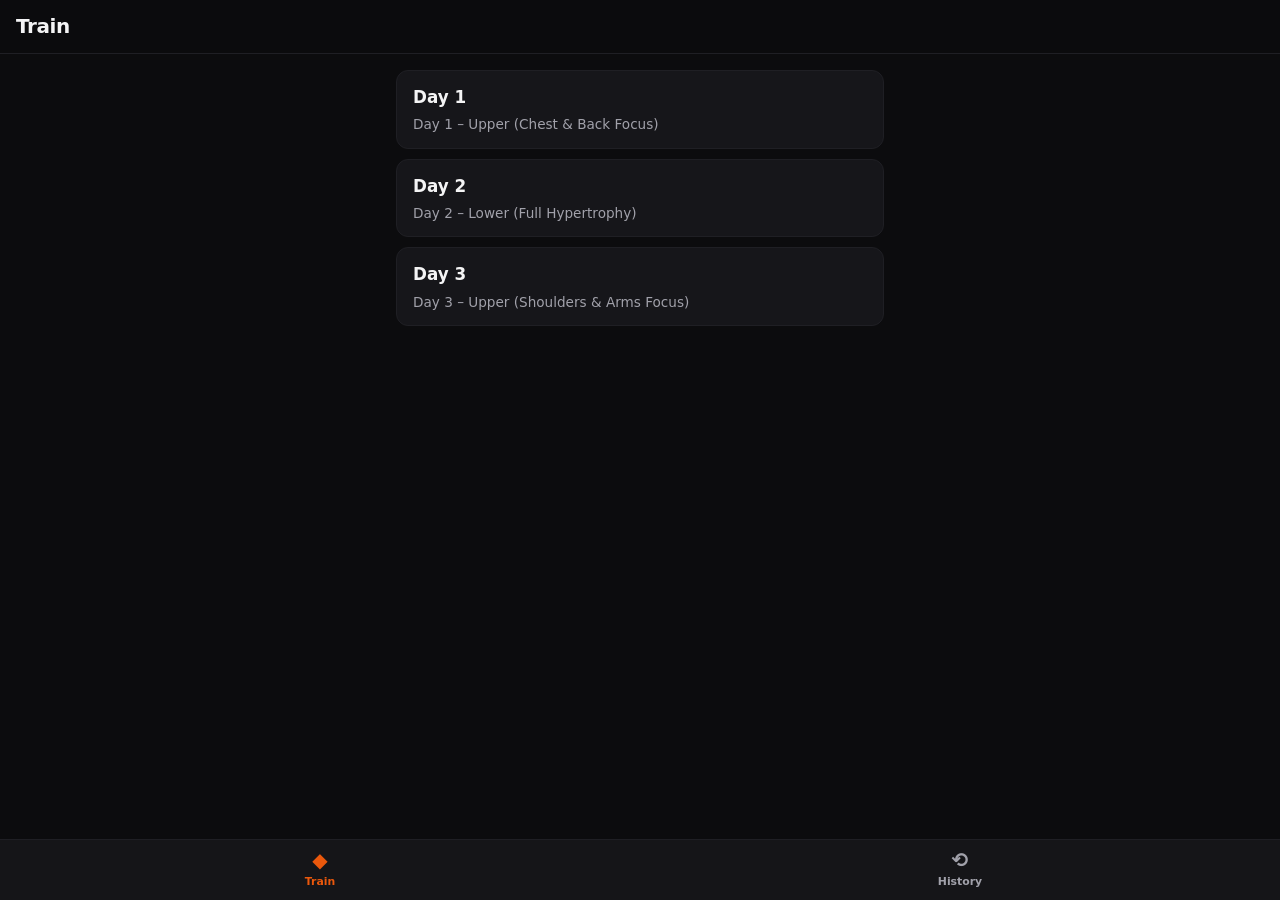
==== index.html @ 63cebfbb "Add files via upload" ====
<!DOCTYPE html>
<html lang="en">
  <head>
    <meta charset="utf-8" />
    <meta name="viewport" content="width=device-width, initial-scale=1, viewport-fit=cover" />
    <meta name="theme-color" content="#0c0c0e" />
    <meta name="apple-mobile-web-app-capable" content="yes" />
    <meta name="apple-mobile-web-app-status-bar-style" content="black-translucent" />
    <title>Hypertrophy</title>
    <link rel="manifest" href="./manifest.json" />
    <link rel="stylesheet" href="./styles.css" />
    <link rel="icon" href="./icons/icon.svg" type="image/svg+xml" />
    <link rel="apple-touch-icon" href="./icons/icon.svg" />
  </head>
  <body>
    <div id="app"></div>
    <script src="./app.js" defer></script>
  </body>
</html>
---- styles.css ----
*,
*::before,
*::after {
  box-sizing: border-box;
}

:root {
  --bg: #0c0c0e;
  --surface: #16161a;
  --surface2: #1f1f24;
  --text: #f4f4f5;
  --muted: #a1a1aa;
  --accent: #ea580c;
  --accent-dim: #c2410c;
  --radius: 12px;
  --safe-b: env(safe-area-inset-bottom, 0);
  --font: system-ui, -apple-system, "Segoe UI", Roboto, sans-serif;
}

html {
  -webkit-text-size-adjust: 100%;
}

body {
  margin: 0;
  min-height: 100dvh;
  font-family: var(--font);
  background: var(--bg);
  color: var(--text);
  line-height: 1.45;
  padding-bottom: calc(72px + var(--safe-b));
}

header.top {
  position: sticky;
  top: 0;
  z-index: 10;
  padding: max(12px, env(safe-area-inset-top)) 16px 12px;
  background: color-mix(in srgb, var(--bg) 92%, transparent);
  backdrop-filter: blur(12px);
  border-bottom: 1px solid var(--surface2);
}

header.top h1 {
  margin: 0;
  font-size: 1.25rem;
  font-weight: 650;
  letter-spacing: -0.02em;
}

main {
  padding: 16px;
  max-width: 520px;
  margin: 0 auto;
}

a.btn,
button.btn {
  display: inline-flex;
  align-items: center;
  justify-content: center;
  gap: 8px;
  min-height: 48px;
  padding: 0 18px;
  border: none;
  border-radius: var(--radius);
  font: inherit;
  font-weight: 600;
  cursor: pointer;
  text-decoration: none;
  -webkit-tap-highlight-color: transparent;
}

button.btn-primary,
a.btn-primary {
  background: var(--accent);
  color: #fff;
}

button.btn-primary:active {
  background: var(--accent-dim);
}

button.btn-ghost {
  background: var(--surface2);
  color: var(--text);
}

button.btn-ghost:active {
  opacity: 0.9;
}

button.btn-danger {
  background: #3f1515;
  color: #fecaca;
}

.card-list {
  display: flex;
  flex-direction: column;
  gap: 10px;
}

.card {
  display: block;
  padding: 14px 16px;
  background: var(--surface);
  border-radius: var(--radius);
  border: 1px solid var(--surface2);
  color: inherit;
  text-decoration: none;
  -webkit-tap-highlight-color: transparent;
}

.card:active {
  background: var(--surface2);
}

.card h2 {
  margin: 0 0 6px;
  font-size: 1.05rem;
  font-weight: 650;
}

.card p {
  margin: 0;
  font-size: 0.85rem;
  color: var(--muted);
  line-height: 1.35;
}

.meta {
  font-size: 0.8rem;
  color: var(--muted);
}

.set-row {
  display: flex;
  align-items: center;
  gap: 12px;
  padding: 12px 0;
  border-bottom: 1px solid var(--surface2);
}

.set-row:last-child {
  border-bottom: none;
}

.set-num {
  font-weight: 650;
  width: 52px;
  flex-shrink: 0;
  font-size: 0.9rem;
  color: var(--muted);
}

.form-row {
  display: flex;
  gap: 10px;
  margin-top: 14px;
}

.form-row input {
  flex: 1;
  min-width: 0;
  height: 48px;
  padding: 0 14px;
  border-radius: var(--radius);
  border: 1px solid var(--surface2);
  background: var(--surface);
  color: var(--text);
  font: inherit;
  font-size: 1rem;
}

.form-row input::placeholder {
  color: #71717a;
}

.section-title {
  font-size: 0.72rem;
  font-weight: 650;
  text-transform: uppercase;
  letter-spacing: 0.06em;
  color: var(--muted);
  margin: 20px 0 10px;
}

.section-title:first-child {
  margin-top: 4px;
}

.toolbar {
  display: flex;
  gap: 10px;
  justify-content: flex-end;
  align-items: center;
  margin-bottom: 8px;
}

.toolbar .btn {
  min-height: 40px;
  padding: 0 14px;
  font-size: 0.9rem;
}

.empty {
  text-align: center;
  padding: 40px 16px;
  color: var(--muted);
}

.empty strong {
  display: block;
  color: var(--text);
  margin-bottom: 8px;
}

nav.tabs {
  position: fixed;
  left: 0;
  right: 0;
  bottom: 0;
  z-index: 20;
  display: flex;
  background: color-mix(in srgb, var(--surface) 96%, transparent);
  backdrop-filter: blur(14px);
  border-top: 1px solid var(--surface2);
  padding-bottom: var(--safe-b);
}

nav.tabs a {
  flex: 1;
  display: flex;
  flex-direction: column;
  align-items: center;
  justify-content: center;
  gap: 4px;
  padding: 10px 8px;
  font-size: 0.68rem;
  font-weight: 600;
  color: var(--muted);
  text-decoration: none;
  -webkit-tap-highlight-color: transparent;
}

nav.tabs a span.icon {
  font-size: 1.25rem;
  line-height: 1;
}

nav.tabs a.active {
  color: var(--accent);
}

.back-link {
  display: inline-block;
  margin-bottom: 12px;
  color: var(--accent);
  font-weight: 600;
  text-decoration: none;
  font-size: 0.9rem;
}

.stack {
  display: flex;
  flex-direction: column;
  gap: 12px;
}

.muted {
  color: var(--muted);
  font-size: 0.85rem;
}
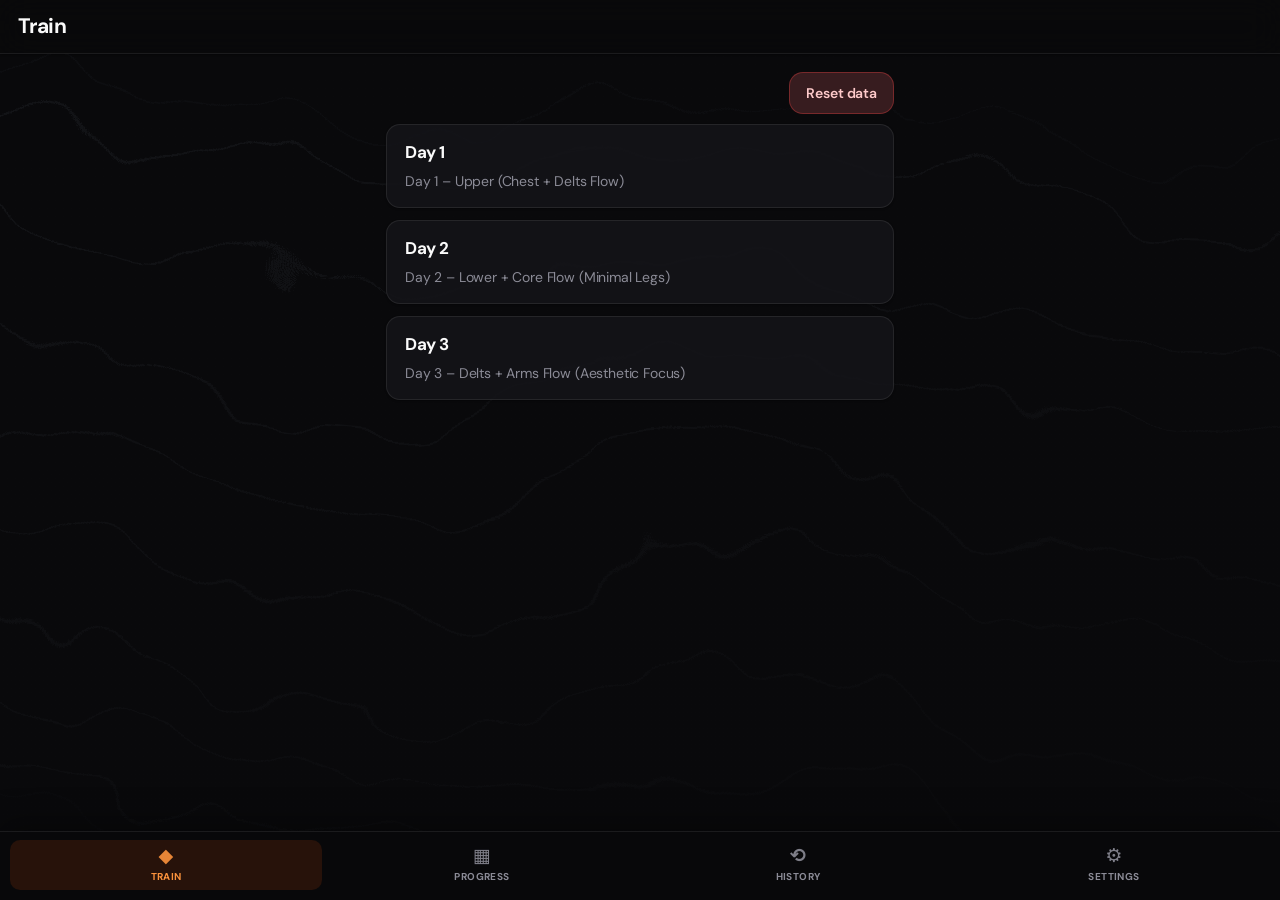
==== commit cd29b66f: "Add files via upload" ====
--- a/index.html
+++ b/index.html
@@ -3,7 +3,10 @@
   <head>
     <meta charset="utf-8" />
     <meta name="viewport" content="width=device-width, initial-scale=1, viewport-fit=cover" />
-    <meta name="theme-color" content="#0c0c0e" />
+    <meta name="theme-color" content="#09090b" />
+    <link rel="preconnect" href="https://fonts.googleapis.com" />
+    <link rel="preconnect" href="https://fonts.gstatic.com" crossorigin />
+    <link href="https://fonts.googleapis.com/css2?family=DM+Sans:wght@400;500;600;700&display=swap" rel="stylesheet" />
     <meta name="apple-mobile-web-app-capable" content="yes" />
     <meta name="apple-mobile-web-app-status-bar-style" content="black-translucent" />
     <title>Hypertrophy</title>
--- a/styles.css
+++ b/styles.css
@@ -5,55 +5,139 @@
 }
 
 :root {
-  --bg: #0c0c0e;
-  --surface: #16161a;
-  --surface2: #1f1f24;
-  --text: #f4f4f5;
-  --muted: #a1a1aa;
+  /* Surfaces */
+  --bg: #09090b;
+  --bg-elevated: #0c0c0f;
+  --surface: #141418;
+  --surface-hover: #1a1a20;
+  --surface2: #232329;
+  --border: color-mix(in srgb, var(--text) 8%, transparent);
+  --border-strong: color-mix(in srgb, var(--text) 12%, transparent);
+
+  /* Text */
+  --text: #fafafa;
+  --text-secondary: #d4d4d8;
+  --muted: #8b8b96;
+  --muted-dim: #63636e;
+
+  /* Accent (warm orange — training / energy) */
   --accent: #ea580c;
+  --accent-bright: #fb923c;
   --accent-dim: #c2410c;
-  --radius: 12px;
+  --accent-soft: color-mix(in srgb, var(--accent) 14%, transparent);
+  --accent-glow: color-mix(in srgb, var(--accent) 35%, transparent);
+
+  /* Semantic */
+  --danger-bg: color-mix(in srgb, #ef4444 16%, var(--surface));
+  --danger-text: #fecaca;
+  --info: #7dd3fc;
+
+  /* Type */
+  --font: "DM Sans", ui-sans-serif, system-ui, -apple-system, "Segoe UI", Roboto, sans-serif;
+  --tracking-tight: -0.025em;
+  --tracking-label: 0.08em;
+  --leading: 1.5;
+  --leading-tight: 1.35;
+
+  /* Layout */
+  --radius: 14px;
+  --radius-sm: 10px;
+  --radius-lg: 18px;
+  --shadow-sm: 0 1px 2px rgba(0, 0, 0, 0.35);
+  --shadow-md: 0 8px 32px rgba(0, 0, 0, 0.45);
+  --shadow-glow: 0 0 0 1px color-mix(in srgb, var(--accent) 25%, transparent);
+  --content-max: 34rem;
   --safe-b: env(safe-area-inset-bottom, 0);
-  --font: system-ui, -apple-system, "Segoe UI", Roboto, sans-serif;
+  --safe-t: env(safe-area-inset-top, 0);
 }
 
 html {
   -webkit-text-size-adjust: 100%;
+  background: var(--bg);
+  height: 100%;
 }
 
 body {
   margin: 0;
+  min-height: 100vh;
   min-height: 100dvh;
+  height: 100%;
   font-family: var(--font);
-  background: var(--bg);
-  color: var(--text);
-  line-height: 1.45;
-  padding-bottom: calc(72px + var(--safe-b));
-}
-
+  font-size: 1rem;
+  line-height: var(--leading);
+  letter-spacing: -0.01em;
+  -webkit-font-smoothing: antialiased;
+  -moz-osx-font-smoothing: grayscale;
+  text-rendering: optimizeLegibility;
+  color: var(--text);
+  background:
+    linear-gradient(165deg, color-mix(in srgb, var(--bg) 82%, transparent) 0%, color-mix(in srgb, var(--bg) 94%, #0a0a0c) 100%),
+    url("data:image/svg+xml,%3Csvg%20xmlns='http://www.w3.org/2000/svg'%20width='900'%20height='500'%20viewBox='0%200%20900%20500'%3E%3Cdefs%3E%3Cfilter%20id='n'%20x='-20%25'%20y='-20%25'%20width='140%25'%20height='140%25'%3E%3CfeTurbulence%20type='fractalNoise'%20baseFrequency='0.010'%20numOctaves='3'%20seed='8'%20result='t'/%3E%3CfeDisplacementMap%20in='SourceGraphic'%20in2='t'%20scale='70'%20xChannelSelector='R'%20yChannelSelector='G'/%3E%3C/filter%3E%3Cpattern%20id='p'%20width='900'%20height='500'%20patternUnits='userSpaceOnUse'%3E%3Crect%20width='900'%20height='500'%20fill='%2309090b'/%3E%3Cg%20filter='url(%23n)'%20opacity='0.42'%20fill='none'%20stroke='%2394a3b8'%20stroke-width='1.1'%3E%3Cpath%20d='M-40%2080%20C120%2020%2C%20240%20140%2C%20390%2090%20S%20640%20160%2C%20960%20110'/%3E%3Cpath%20d='M-60%20125%20C120%2060%2C%20240%20210%2C%20380%20155%20S%20640%20230%2C%20980%20185'/%3E%3Cpath%20d='M-70%20175%20C80%20130%2C%20230%20270%2C%20390%20210%20S%20660%20290%2C%20990%20245'/%3E%3Cpath%20d='M-80%20225%20C110%20190%2C%20260%20330%2C%20410%20265%20S%20640%20360%2C%20980%20315'/%3E%3Cpath%20d='M-70%20275%20C90%20250%2C%20260%20390%2C%20430%20320%20S%20660%20410%2C%20990%20370'/%3E%3Cpath%20d='M-50%20330%20C120%20310%2C%20280%20450%2C%20430%20385%20S%20670%20480%2C%20960%20435'/%3E%3Cpath%20d='M-30%20380%20C140%20370%2C%20310%20480%2C%20470%20435%20S%20680%20510%2C%20940%20475'/%3E%3Cpath%20d='M-20%20430%20C180%20420%2C%20320%20510%2C%20500%20480%20S%20680%20540%2C%20920%20510'/%3E%3C/g%3E%3Cg%20filter='url(%23n)'%20opacity='0.28'%20fill='none'%20stroke='%2364748b'%20stroke-width='0.85'%3E%3Cpath%20d='M-40%2050%20C120%200%2C%20240%20110%2C%20390%2060%20S%20650%20120%2C%20960%2075'/%3E%3Cpath%20d='M-80%20455%20C120%20410%2C%20290%20530%2C%20470%20490%20S%20680%20560%2C%20960%20530'/%3E%3C/g%3E%3C/pattern%3E%3C/defs%3E%3Crect%20width='900'%20height='500'%20fill='url(%23p)'/%3E%3C/svg%3E");
+  background-size: cover;
+  background-position: center;
+  background-repeat: no-repeat;
+  background-color: var(--bg);
+  background-attachment: scroll;
+  padding-bottom: calc(76px + var(--safe-b));
+  overscroll-behavior-y: none;
+}
+
+/* ——— App chrome ——— */
 header.top {
   position: sticky;
   top: 0;
   z-index: 10;
-  padding: max(12px, env(safe-area-inset-top)) 16px 12px;
-  background: color-mix(in srgb, var(--bg) 92%, transparent);
-  backdrop-filter: blur(12px);
-  border-bottom: 1px solid var(--surface2);
+  padding: max(14px, var(--safe-t)) 18px 14px;
+  background: color-mix(in srgb, var(--bg) 78%, transparent);
+  backdrop-filter: blur(16px) saturate(1.2);
+  -webkit-backdrop-filter: blur(16px) saturate(1.2);
+  border-bottom: 1px solid var(--border);
+  box-shadow: var(--shadow-sm);
 }
 
 header.top h1 {
   margin: 0;
-  font-size: 1.25rem;
-  font-weight: 650;
-  letter-spacing: -0.02em;
+  font-size: 1.3125rem;
+  font-weight: 700;
+  letter-spacing: var(--tracking-tight);
+  line-height: 1.2;
+  color: var(--text);
+}
+
+header.top .header-row {
+  display: flex;
+  align-items: center;
+  justify-content: space-between;
+  gap: 14px;
+}
+
+header.top .header-row h1 {
+  flex: 1;
+  min-width: 0;
+}
+
+header.top .header-actions {
+  display: flex;
+  align-items: center;
+  gap: 6px;
+  flex-shrink: 0;
+}
+
+header.top .header-tool-btn {
+  min-height: 40px;
+  padding: 0 12px;
+  font-size: 0.8125rem;
+  font-weight: 600;
+  border-radius: var(--radius-sm);
 }
 
 main {
-  padding: 16px;
-  max-width: 520px;
+  padding: 18px 18px 24px;
+  max-width: var(--content-max);
   margin: 0 auto;
 }
 
+/* ——— Buttons ——— */
 a.btn,
 button.btn {
   display: inline-flex;
@@ -61,85 +145,217 @@
   justify-content: center;
   gap: 8px;
   min-height: 48px;
-  padding: 0 18px;
+  padding: 0 20px;
   border: none;
   border-radius: var(--radius);
   font: inherit;
+  font-size: 0.9375rem;
   font-weight: 600;
+  letter-spacing: -0.01em;
   cursor: pointer;
   text-decoration: none;
+  transition:
+    background 0.15s ease,
+    color 0.15s ease,
+    box-shadow 0.15s ease,
+    transform 0.12s ease,
+    border-color 0.15s ease;
   -webkit-tap-highlight-color: transparent;
+}
+
+a.btn:focus-visible,
+button.btn:focus-visible {
+  outline: 2px solid var(--accent-bright);
+  outline-offset: 2px;
 }
 
 button.btn-primary,
 a.btn-primary {
-  background: var(--accent);
+  background: linear-gradient(180deg, var(--accent-bright) 0%, var(--accent) 55%, var(--accent-dim) 100%);
   color: #fff;
-}
-
-button.btn-primary:active {
-  background: var(--accent-dim);
-}
-
-button.btn-ghost {
+  box-shadow: var(--shadow-sm), 0 0 20px var(--accent-glow);
+}
+
+button.btn-primary:hover,
+a.btn-primary:hover {
+  filter: brightness(1.05);
+}
+
+button.btn-primary:active,
+a.btn-primary:active {
+  transform: scale(0.98);
+  filter: brightness(0.96);
+}
+
+button.btn-ghost,
+a.btn-ghost {
   background: var(--surface2);
-  color: var(--text);
-}
-
-button.btn-ghost:active {
-  opacity: 0.9;
-}
-
-button.btn-danger {
-  background: #3f1515;
-  color: #fecaca;
-}
-
+  color: var(--text-secondary);
+  border: 1px solid var(--border);
+}
+
+button.btn-ghost:hover,
+a.btn-ghost:hover {
+  background: var(--surface-hover);
+  color: var(--text);
+  border-color: var(--border-strong);
+}
+
+button.btn-ghost:active,
+a.btn-ghost:active {
+  transform: scale(0.98);
+}
+
+button.btn-danger,
+a.btn-danger {
+  background: var(--danger-bg);
+  color: var(--danger-text);
+  border: 1px solid color-mix(in srgb, #ef4444 35%, transparent);
+}
+
+button.btn-danger:hover {
+  filter: brightness(1.06);
+}
+
+button.btn-danger:active {
+  transform: scale(0.98);
+}
+
+.toolbar .btn {
+  min-height: 42px;
+  padding: 0 16px;
+  font-size: 0.875rem;
+}
+
+/* ——— Cards ——— */
 .card-list {
   display: flex;
   flex-direction: column;
-  gap: 10px;
+  gap: 12px;
 }
 
 .card {
   display: block;
-  padding: 14px 16px;
-  background: var(--surface);
+  padding: 16px 18px;
+  background: color-mix(in srgb, var(--surface) 92%, transparent);
   border-radius: var(--radius);
-  border: 1px solid var(--surface2);
+  border: 1px solid var(--border);
   color: inherit;
   text-decoration: none;
+  box-shadow: var(--shadow-sm);
+  transition:
+    background 0.15s ease,
+    border-color 0.15s ease,
+    box-shadow 0.15s ease,
+    transform 0.12s ease;
   -webkit-tap-highlight-color: transparent;
 }
 
-.card:active {
+@media (hover: hover) {
+  a.card:hover {
+    background: var(--surface-hover);
+    border-color: var(--border-strong);
+    box-shadow: var(--shadow-md);
+  }
+}
+
+a.card:active {
+  transform: scale(0.99);
   background: var(--surface2);
 }
 
 .card h2 {
-  margin: 0 0 6px;
-  font-size: 1.05rem;
-  font-weight: 650;
+  margin: 0 0 8px;
+  font-size: 1.0625rem;
+  font-weight: 700;
+  letter-spacing: var(--tracking-tight);
+  line-height: var(--leading-tight);
+  color: var(--text);
 }
 
 .card p {
   margin: 0;
-  font-size: 0.85rem;
-  color: var(--muted);
-  line-height: 1.35;
+  font-size: 0.875rem;
+  color: var(--muted);
+  line-height: var(--leading-tight);
 }
 
 .meta {
-  font-size: 0.8rem;
-  color: var(--muted);
-}
-
+  font-size: 0.8125rem;
+  color: var(--muted);
+  line-height: var(--leading-tight);
+}
+
+/* ——— Forms ——— */
+.form-row {
+  display: flex;
+  gap: 12px;
+  margin-top: 16px;
+}
+
+.form-row input,
+.modal .calc-input {
+  flex: 1;
+  min-width: 0;
+  height: 50px;
+  padding: 0 16px;
+  border-radius: var(--radius-sm);
+  border: 1px solid var(--border);
+  background: var(--surface);
+  color: var(--text);
+  font: inherit;
+  font-size: 1rem;
+  letter-spacing: -0.01em;
+  transition:
+    border-color 0.15s ease,
+    box-shadow 0.15s ease;
+}
+
+.modal .calc-input {
+  width: 100%;
+}
+
+.form-row input::placeholder,
+.modal .calc-input::placeholder {
+  color: var(--muted-dim);
+}
+
+.form-row input:focus,
+.modal .calc-input:focus {
+  outline: none;
+  border-color: color-mix(in srgb, var(--accent) 55%, var(--border));
+  box-shadow: 0 0 0 3px var(--accent-soft);
+}
+
+/* ——— Section labels ——— */
+.section-title {
+  font-size: 0.6875rem;
+  font-weight: 700;
+  text-transform: uppercase;
+  letter-spacing: var(--tracking-label);
+  color: var(--muted);
+  margin: 22px 0 10px;
+}
+
+.section-title:first-child {
+  margin-top: 6px;
+}
+
+.toolbar {
+  display: flex;
+  gap: 10px;
+  justify-content: flex-end;
+  align-items: center;
+  margin-bottom: 10px;
+}
+
+/* ——— Set rows ——— */
 .set-row {
   display: flex;
   align-items: center;
-  gap: 12px;
-  padding: 12px 0;
-  border-bottom: 1px solid var(--surface2);
+  gap: 14px;
+  padding: 14px 0;
+  border-bottom: 1px solid var(--border);
 }
 
 .set-row:last-child {
@@ -147,75 +363,33 @@
 }
 
 .set-num {
-  font-weight: 650;
-  width: 52px;
+  font-weight: 700;
+  width: 56px;
   flex-shrink: 0;
-  font-size: 0.9rem;
-  color: var(--muted);
-}
-
-.form-row {
-  display: flex;
-  gap: 10px;
-  margin-top: 14px;
-}
-
-.form-row input {
-  flex: 1;
-  min-width: 0;
-  height: 48px;
-  padding: 0 14px;
-  border-radius: var(--radius);
-  border: 1px solid var(--surface2);
-  background: var(--surface);
-  color: var(--text);
-  font: inherit;
-  font-size: 1rem;
-}
-
-.form-row input::placeholder {
-  color: #71717a;
-}
-
-.section-title {
-  font-size: 0.72rem;
-  font-weight: 650;
-  text-transform: uppercase;
-  letter-spacing: 0.06em;
-  color: var(--muted);
-  margin: 20px 0 10px;
-}
-
-.section-title:first-child {
-  margin-top: 4px;
-}
-
-.toolbar {
-  display: flex;
-  gap: 10px;
-  justify-content: flex-end;
-  align-items: center;
-  margin-bottom: 8px;
-}
-
-.toolbar .btn {
-  min-height: 40px;
-  padding: 0 14px;
-  font-size: 0.9rem;
-}
-
+  font-size: 0.8125rem;
+  color: var(--muted);
+  font-variant-numeric: tabular-nums;
+}
+
+/* ——— Empty state ——— */
 .empty {
   text-align: center;
-  padding: 40px 16px;
-  color: var(--muted);
+  padding: 48px 20px;
+  color: var(--muted);
+  font-size: 0.9375rem;
+  line-height: var(--leading);
 }
 
 .empty strong {
   display: block;
   color: var(--text);
-  margin-bottom: 8px;
-}
-
+  font-size: 1.0625rem;
+  font-weight: 700;
+  margin-bottom: 10px;
+  letter-spacing: var(--tracking-tight);
+}
+
+/* ——— Bottom nav ——— */
 nav.tabs {
   position: fixed;
   left: 0;
@@ -223,10 +397,13 @@
   bottom: 0;
   z-index: 20;
   display: flex;
-  background: color-mix(in srgb, var(--surface) 96%, transparent);
-  backdrop-filter: blur(14px);
-  border-top: 1px solid var(--surface2);
-  padding-bottom: var(--safe-b);
+  gap: 4px;
+  padding: 8px 10px calc(10px + var(--safe-b));
+  background: color-mix(in srgb, var(--bg) 88%, transparent);
+  backdrop-filter: blur(20px) saturate(1.15);
+  -webkit-backdrop-filter: blur(20px) saturate(1.15);
+  border-top: 1px solid var(--border);
+  box-shadow: 0 -8px 32px rgba(0, 0, 0, 0.35);
 }
 
 nav.tabs a {
@@ -236,39 +413,173 @@
   align-items: center;
   justify-content: center;
   gap: 4px;
-  padding: 10px 8px;
-  font-size: 0.68rem;
+  min-height: 48px;
+  padding: 6px 4px;
+  font-size: 0.625rem;
+  font-weight: 700;
+  letter-spacing: 0.04em;
+  text-transform: uppercase;
+  color: var(--muted);
+  text-decoration: none;
+  border-radius: var(--radius-sm);
+  transition:
+    color 0.15s ease,
+    background 0.15s ease;
+  -webkit-tap-highlight-color: transparent;
+}
+
+nav.tabs a span.icon {
+  font-size: 1.2rem;
+  line-height: 1;
+  opacity: 0.9;
+}
+
+nav.tabs a.active {
+  color: var(--accent-bright);
+  background: var(--accent-soft);
+}
+
+nav.tabs a:focus-visible {
+  outline: 2px solid var(--accent);
+  outline-offset: 1px;
+}
+
+/* ——— Modals ——— */
+.modal-backdrop {
+  position: fixed;
+  inset: 0;
+  z-index: 50;
+  display: flex;
+  align-items: center;
+  justify-content: center;
+  padding: max(16px, var(--safe-t)) 16px calc(16px + var(--safe-b));
+  background: rgba(0, 0, 0, 0.62);
+  backdrop-filter: blur(12px);
+  -webkit-backdrop-filter: blur(12px);
+}
+
+.modal {
+  width: min(520px, 100%);
+  max-height: min(88vh, 720px);
+  overflow-y: auto;
+  background: color-mix(in srgb, var(--surface) 96%, #000);
+  border: 1px solid var(--border-strong);
+  border-radius: var(--radius-lg);
+  padding: 20px;
+  box-shadow: var(--shadow-md);
+  -webkit-overflow-scrolling: touch;
+}
+
+.modal .section-title {
+  margin-top: 0;
+}
+
+.modal.face-modal {
+  max-width: min(560px, 100%);
+  max-height: min(92vh, 900px);
+}
+
+.calc-out strong {
+  font-weight: 700;
+}
+
+/* ——— Links ——— */
+.back-link {
+  display: inline-flex;
+  align-items: center;
+  margin-bottom: 14px;
+  color: var(--accent-bright);
   font-weight: 600;
-  color: var(--muted);
+  font-size: 0.875rem;
   text-decoration: none;
-  -webkit-tap-highlight-color: transparent;
-}
-
-nav.tabs a span.icon {
-  font-size: 1.25rem;
-  line-height: 1;
-}
-
-nav.tabs a.active {
+  letter-spacing: -0.01em;
+  transition: color 0.15s ease;
+}
+
+.back-link:hover {
   color: var(--accent);
 }
 
-.back-link {
-  display: inline-block;
-  margin-bottom: 12px;
-  color: var(--accent);
+.back-link:focus-visible {
+  outline: 2px solid var(--accent);
+  outline-offset: 2px;
+  border-radius: 4px;
+}
+
+/* ——— Layout helpers ——— */
+.stack {
+  display: flex;
+  flex-direction: column;
+  gap: 14px;
+}
+
+.muted {
+  color: var(--muted);
+  font-size: 0.875rem;
+  line-height: var(--leading);
+}
+
+.muted strong {
+  color: var(--text-secondary);
   font-weight: 600;
-  text-decoration: none;
-  font-size: 0.9rem;
-}
-
-.stack {
-  display: flex;
-  flex-direction: column;
-  gap: 12px;
-}
-
-.muted {
-  color: var(--muted);
-  font-size: 0.85rem;
-}
+}
+
+.code-tag {
+  font-family: ui-monospace, SFMono-Regular, Menlo, Consolas, monospace;
+  font-size: 0.78em;
+  font-weight: 500;
+  color: var(--text-secondary);
+  background: var(--surface2);
+  padding: 0.15em 0.4em;
+  border-radius: 6px;
+  border: 1px solid var(--border);
+}
+
+.kv {
+  display: flex;
+  justify-content: space-between;
+  align-items: flex-start;
+  gap: 16px;
+}
+
+.kv .k {
+  font-size: 0.6875rem;
+  text-transform: uppercase;
+  letter-spacing: var(--tracking-label);
+  color: var(--muted);
+  font-weight: 700;
+}
+
+.kv .v {
+  font-size: 1.125rem;
+  font-weight: 700;
+  color: var(--text);
+  margin-top: 4px;
+  font-variant-numeric: tabular-nums;
+  letter-spacing: -0.02em;
+}
+
+.chart {
+  width: 100%;
+  height: auto;
+  display: block;
+  border-radius: var(--radius-sm);
+}
+
+/* ——— Face tool ——— */
+.face-canvas-wrap {
+  width: 100%;
+  max-height: min(52vh, 420px);
+  overflow: auto;
+  border-radius: var(--radius);
+  border: 1px solid var(--border);
+  background: var(--surface);
+  touch-action: pan-y;
+}
+
+.face-canvas-wrap canvas {
+  display: block;
+  width: 100%;
+  height: auto;
+  cursor: crosshair;
+}
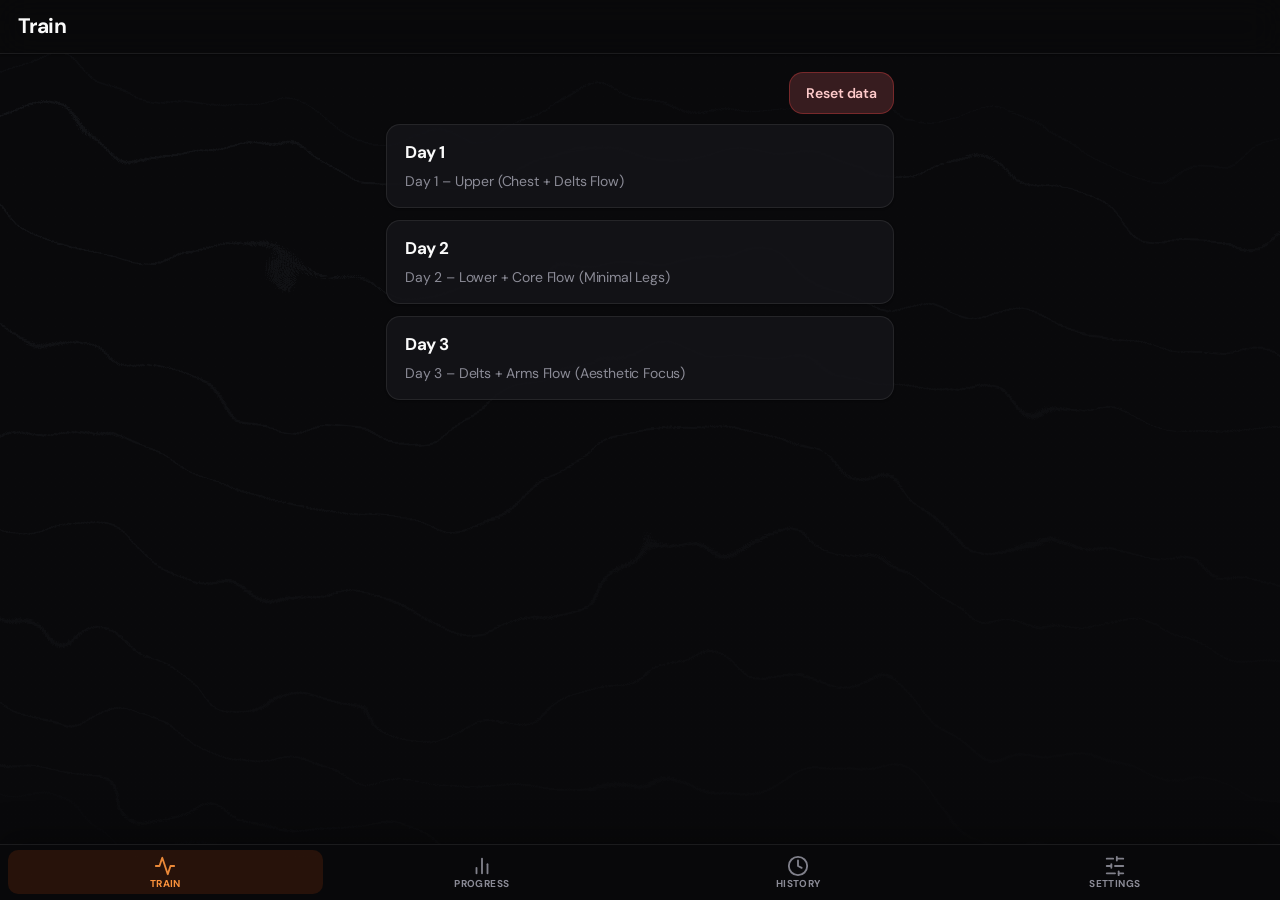
==== commit 25160dc2: "Add files via upload" ====
--- a/index.html
+++ b/index.html
@@ -3,7 +3,11 @@
   <head>
     <meta charset="utf-8" />
     <meta name="viewport" content="width=device-width, initial-scale=1, viewport-fit=cover" />
+    <meta name="color-scheme" content="dark" />
     <meta name="theme-color" content="#09090b" />
+    <meta name="application-name" content="Hypertrophy" />
+    <meta name="apple-mobile-web-app-title" content="Hypertrophy" />
+    <meta name="format-detection" content="telephone=no" />
     <link rel="preconnect" href="https://fonts.googleapis.com" />
     <link rel="preconnect" href="https://fonts.gstatic.com" crossorigin />
     <link href="https://fonts.googleapis.com/css2?family=DM+Sans:wght@400;500;600;700&display=swap" rel="stylesheet" />
@@ -13,7 +17,7 @@
     <link rel="manifest" href="./manifest.json" />
     <link rel="stylesheet" href="./styles.css" />
     <link rel="icon" href="./icons/icon.svg" type="image/svg+xml" />
-    <link rel="apple-touch-icon" href="./icons/icon.svg" />
+    <link rel="apple-touch-icon" href="./icons/apple-touch-icon.png" sizes="180x180" />
   </head>
   <body>
     <div id="app"></div>
--- a/styles.css
+++ b/styles.css
@@ -49,19 +49,22 @@
   --content-max: 34rem;
   --safe-b: env(safe-area-inset-bottom, 0);
   --safe-t: env(safe-area-inset-top, 0);
+  /* Fixed bottom tab bar + home indicator — matches nav.tabs total height */
+  --tab-bar-clear: calc(56px + env(safe-area-inset-bottom, 0px));
 }
 
 html {
   -webkit-text-size-adjust: 100%;
   background: var(--bg);
   height: 100%;
+  height: -webkit-fill-available;
 }
 
 body {
   margin: 0;
-  min-height: 100vh;
+  min-height: 100%;
+  min-height: -webkit-fill-available;
   min-height: 100dvh;
-  height: 100%;
   font-family: var(--font);
   font-size: 1rem;
   line-height: var(--leading);
@@ -78,8 +81,16 @@
   background-repeat: no-repeat;
   background-color: var(--bg);
   background-attachment: scroll;
-  padding-bottom: calc(76px + var(--safe-b));
-  overscroll-behavior-y: none;
+  overflow-x: hidden;
+}
+
+#app {
+  min-height: 100%;
+  min-height: -webkit-fill-available;
+  min-height: 100dvh;
+  display: flex;
+  flex-direction: column;
+  width: 100%;
 }
 
 /* ——— App chrome ——— */
@@ -132,7 +143,10 @@
 }
 
 main {
-  padding: 18px 18px 24px;
+  flex: 1 1 auto;
+  width: 100%;
+  min-width: 0;
+  padding: 18px 18px calc(20px + var(--tab-bar-clear));
   max-width: var(--content-max);
   margin: 0 auto;
 }
@@ -397,8 +411,8 @@
   bottom: 0;
   z-index: 20;
   display: flex;
-  gap: 4px;
-  padding: 8px 10px calc(10px + var(--safe-b));
+  gap: 2px;
+  padding: 5px 8px calc(6px + var(--safe-b));
   background: color-mix(in srgb, var(--bg) 88%, transparent);
   backdrop-filter: blur(20px) saturate(1.15);
   -webkit-backdrop-filter: blur(20px) saturate(1.15);
@@ -412,13 +426,9 @@
   flex-direction: column;
   align-items: center;
   justify-content: center;
-  gap: 4px;
-  min-height: 48px;
-  padding: 6px 4px;
-  font-size: 0.625rem;
-  font-weight: 700;
-  letter-spacing: 0.04em;
-  text-transform: uppercase;
+  gap: 2px;
+  min-height: 44px;
+  padding: 3px 4px;
   color: var(--muted);
   text-decoration: none;
   border-radius: var(--radius-sm);
@@ -428,10 +438,28 @@
   -webkit-tap-highlight-color: transparent;
 }
 
-nav.tabs a span.icon {
-  font-size: 1.2rem;
-  line-height: 1;
-  opacity: 0.9;
+nav.tabs a .tab-ico {
+  display: flex;
+  align-items: center;
+  justify-content: center;
+  width: 22px;
+  height: 22px;
+  flex-shrink: 0;
+  opacity: 0.92;
+}
+
+nav.tabs a .tab-ico svg {
+  display: block;
+  width: 22px;
+  height: 22px;
+}
+
+nav.tabs a .tab-label {
+  font-size: 0.625rem;
+  font-weight: 700;
+  letter-spacing: 0.04em;
+  text-transform: uppercase;
+  line-height: 1.05;
 }
 
 nav.tabs a.active {
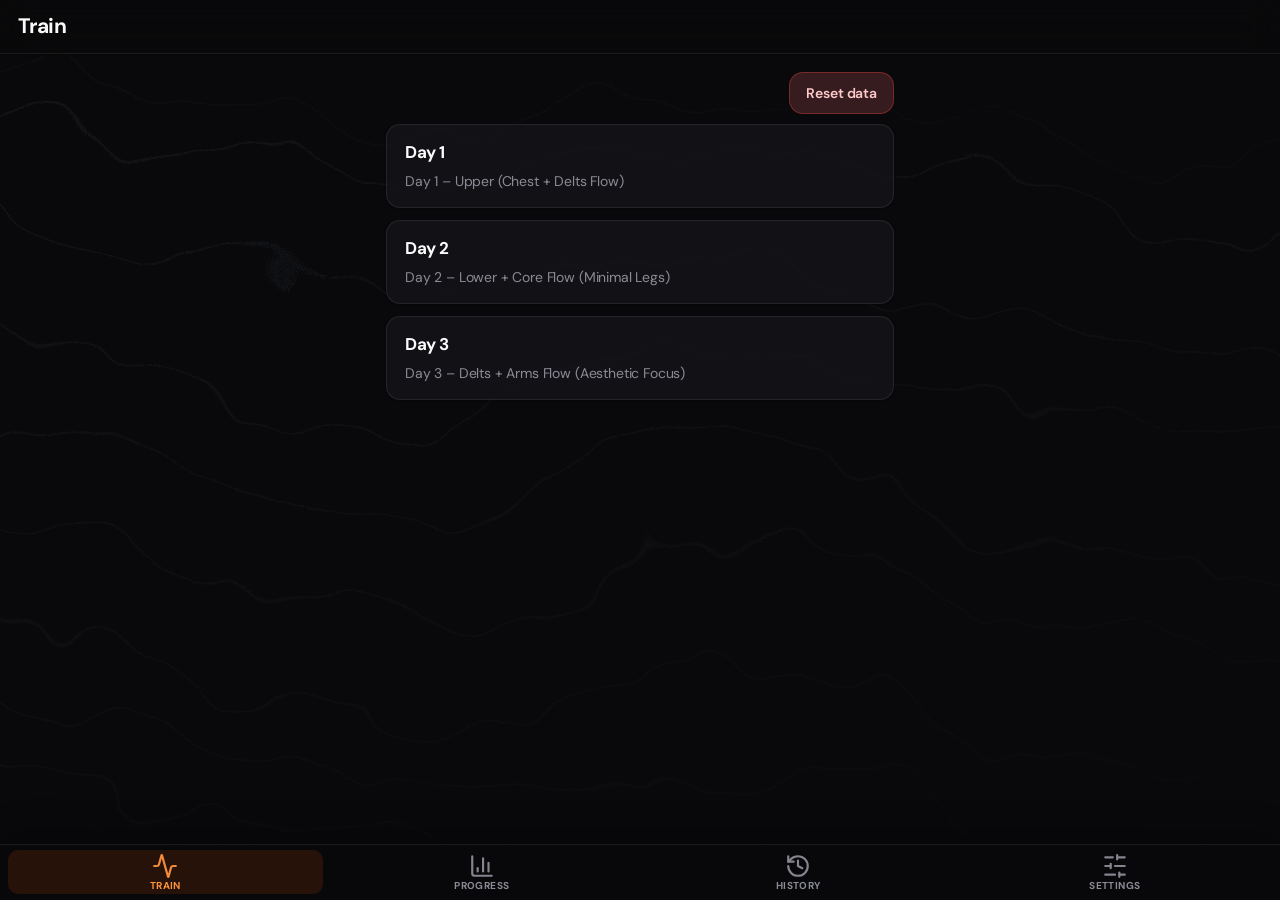
==== commit 91f3e479: "Add files via upload" ====
--- a/index.html
+++ b/index.html
@@ -20,7 +20,39 @@
     <link rel="apple-touch-icon" href="./icons/apple-touch-icon.png" sizes="180x180" />
   </head>
   <body>
+    <div id="safe-area-probe" class="safe-area-probe" aria-hidden="true"></div>
     <div id="app"></div>
+    <script>
+      (function () {
+        function syncSafeArea() {
+          var p = document.getElementById("safe-area-probe");
+          if (!p) return;
+          var pb = getComputedStyle(p).paddingBottom;
+          if (pb) document.documentElement.style.setProperty("--safe-b", pb);
+        }
+        function nudgeLayout() {
+          var y = window.scrollY || 0;
+          window.scrollTo(0, y + 0.001);
+          requestAnimationFrame(function () {
+            window.scrollTo(0, y);
+            syncSafeArea();
+          });
+        }
+        syncSafeArea();
+        requestAnimationFrame(syncSafeArea);
+        requestAnimationFrame(function () {
+          requestAnimationFrame(syncSafeArea);
+        });
+        if (document.readyState === "complete") nudgeLayout();
+        else window.addEventListener("load", nudgeLayout, { once: true });
+        if (window.visualViewport) {
+          window.visualViewport.addEventListener("resize", syncSafeArea, { passive: true });
+        }
+        window.addEventListener("orientationchange", function () {
+          requestAnimationFrame(syncSafeArea);
+        });
+      })();
+    </script>
     <script src="./app.js" defer></script>
   </body>
 </html>
--- a/styles.css
+++ b/styles.css
@@ -47,10 +47,27 @@
   --shadow-md: 0 8px 32px rgba(0, 0, 0, 0.45);
   --shadow-glow: 0 0 0 1px color-mix(in srgb, var(--accent) 25%, transparent);
   --content-max: 34rem;
-  --safe-b: env(safe-area-inset-bottom, 0);
+  /* Overwritten at runtime by index.html probe (fixes iOS PWA wrong inset until first scroll) */
+  --safe-b: env(safe-area-inset-bottom, 0px);
   --safe-t: env(safe-area-inset-top, 0);
   /* Fixed bottom tab bar + home indicator — matches nav.tabs total height */
-  --tab-bar-clear: calc(56px + env(safe-area-inset-bottom, 0px));
+  --tab-bar-clear: calc(56px + var(--safe-b));
+}
+
+/* Hidden probe: WebKit resolves env(safe-area-inset-bottom) here; JS copies to --safe-b for stable chrome */
+.safe-area-probe {
+  position: fixed;
+  left: -9999px;
+  bottom: 0;
+  width: 1px;
+  height: 0;
+  margin: 0;
+  padding: 0;
+  border: 0;
+  pointer-events: none;
+  visibility: hidden;
+  padding-bottom: constant(safe-area-inset-bottom);
+  padding-bottom: env(safe-area-inset-bottom, 0px);
 }
 
 html {
@@ -58,13 +75,17 @@
   background: var(--bg);
   height: 100%;
   height: -webkit-fill-available;
+  /* Reduce root rubber-band; fixed chrome won’t fight elastic scroll on launch */
+  overscroll-behavior: none;
 }
 
 body {
   margin: 0;
+  /* Use stable small viewport — 100dvh changes as iOS UI settles and makes fixed tab bar “bounce” */
   min-height: 100%;
   min-height: -webkit-fill-available;
-  min-height: 100dvh;
+  min-height: 100vh;
+  min-height: 100svh;
   font-family: var(--font);
   font-size: 1rem;
   line-height: var(--leading);
@@ -82,12 +103,14 @@
   background-color: var(--bg);
   background-attachment: scroll;
   overflow-x: hidden;
+  overscroll-behavior-y: none;
 }
 
 #app {
   min-height: 100%;
   min-height: -webkit-fill-available;
-  min-height: 100dvh;
+  min-height: 100vh;
+  min-height: 100svh;
   display: flex;
   flex-direction: column;
   width: 100%;
@@ -149,6 +172,7 @@
   padding: 18px 18px calc(20px + var(--tab-bar-clear));
   max-width: var(--content-max);
   margin: 0 auto;
+  overscroll-behavior-y: contain;
 }
 
 /* ——— Buttons ——— */
@@ -418,6 +442,9 @@
   -webkit-backdrop-filter: blur(20px) saturate(1.15);
   border-top: 1px solid var(--border);
   box-shadow: 0 -8px 32px rgba(0, 0, 0, 0.35);
+  /* Own compositor layer — avoids jank when viewport height / safe-area settle on launch */
+  transform: translate3d(0, 0, 0);
+  -webkit-transform: translate3d(0, 0, 0);
 }
 
 nav.tabs a {
@@ -442,16 +469,30 @@
   display: flex;
   align-items: center;
   justify-content: center;
-  width: 22px;
-  height: 22px;
+  width: 26px;
+  height: 26px;
   flex-shrink: 0;
-  opacity: 0.92;
-}
-
-nav.tabs a .tab-ico svg {
+  opacity: 0.96;
+}
+
+nav.tabs a .tab-ico svg.tab-svg {
   display: block;
-  width: 22px;
-  height: 22px;
+  width: 26px;
+  height: 26px;
+  overflow: visible;
+  color: inherit;
+  shape-rendering: geometricPrecision;
+  transform: translateZ(0);
+  -webkit-transform: translateZ(0);
+}
+
+/* Lucide tab icons: identical stroke treatment for path + line (iPhone / WebKit) */
+nav.tabs a .tab-svg .tab-svg-inner :where(path, line, circle, polyline) {
+  fill: none;
+  stroke: currentColor;
+  stroke-width: 2;
+  stroke-linecap: round;
+  stroke-linejoin: round;
 }
 
 nav.tabs a .tab-label {
